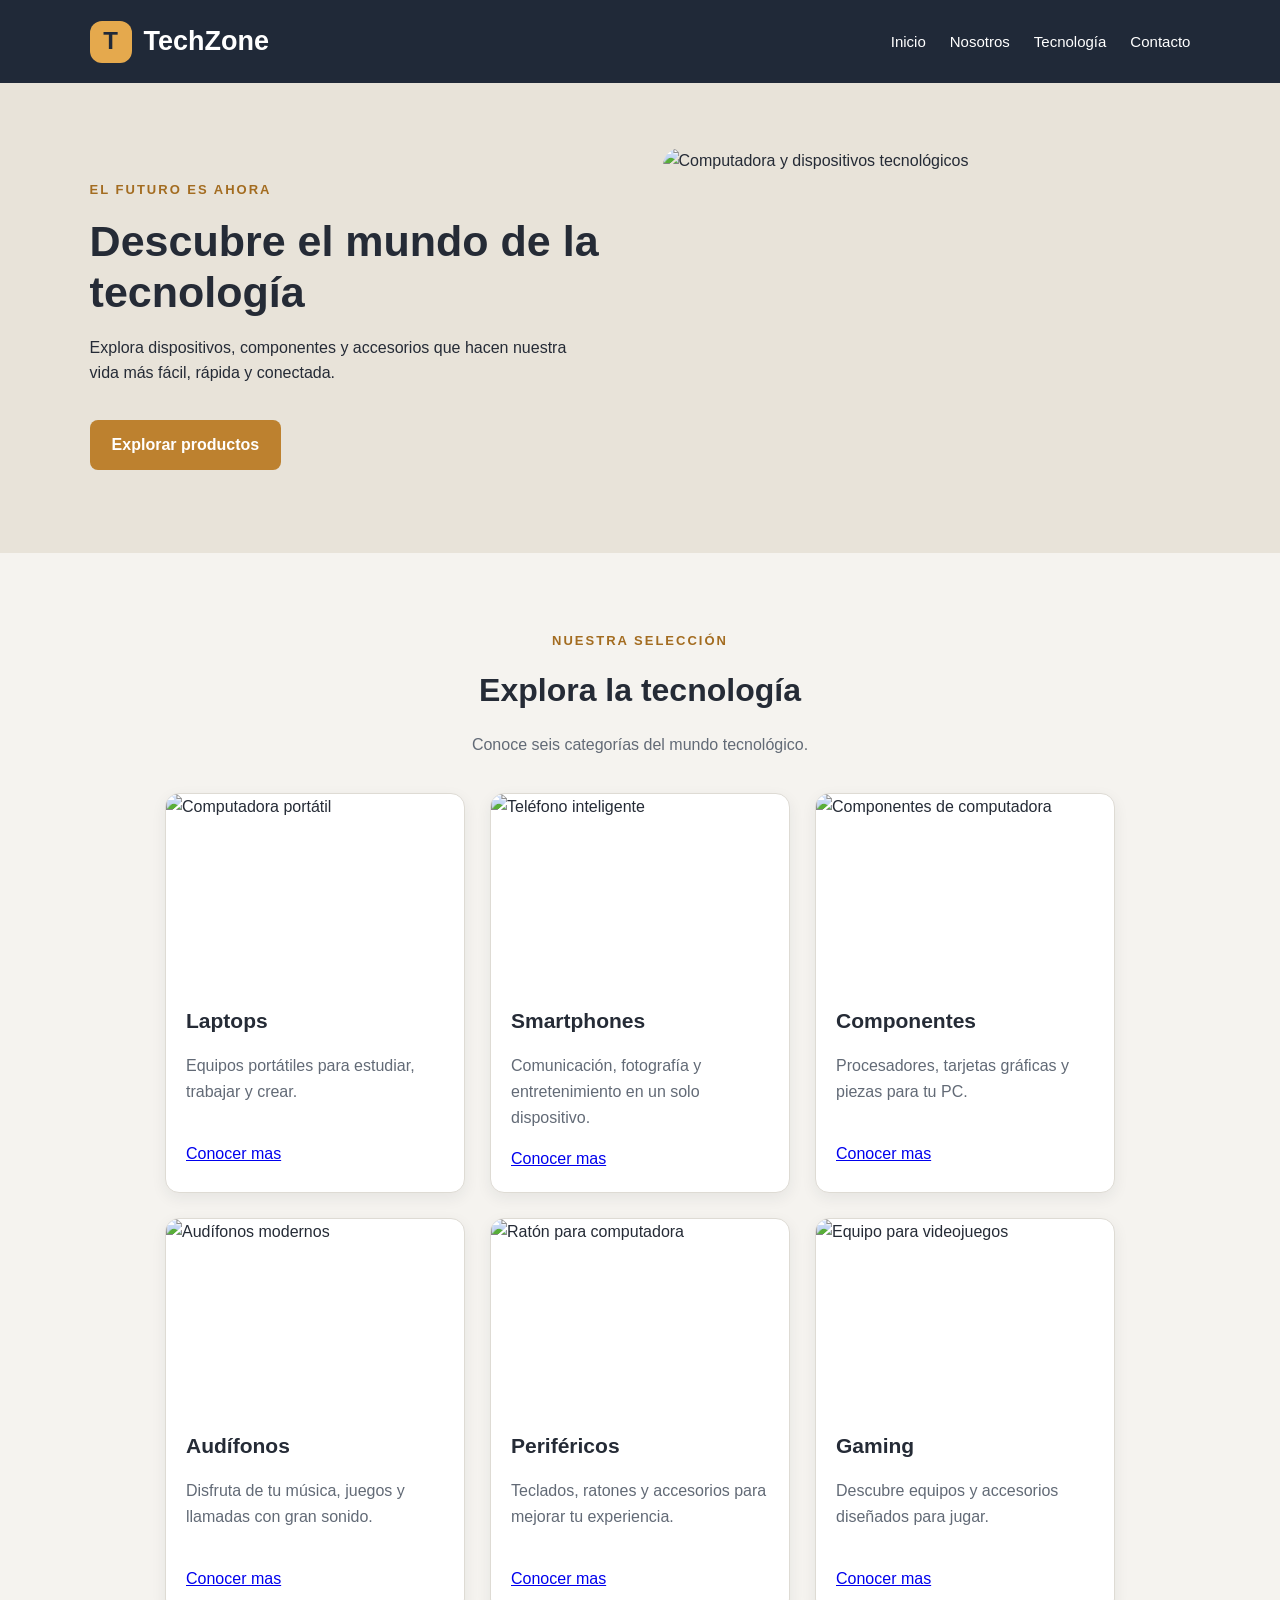
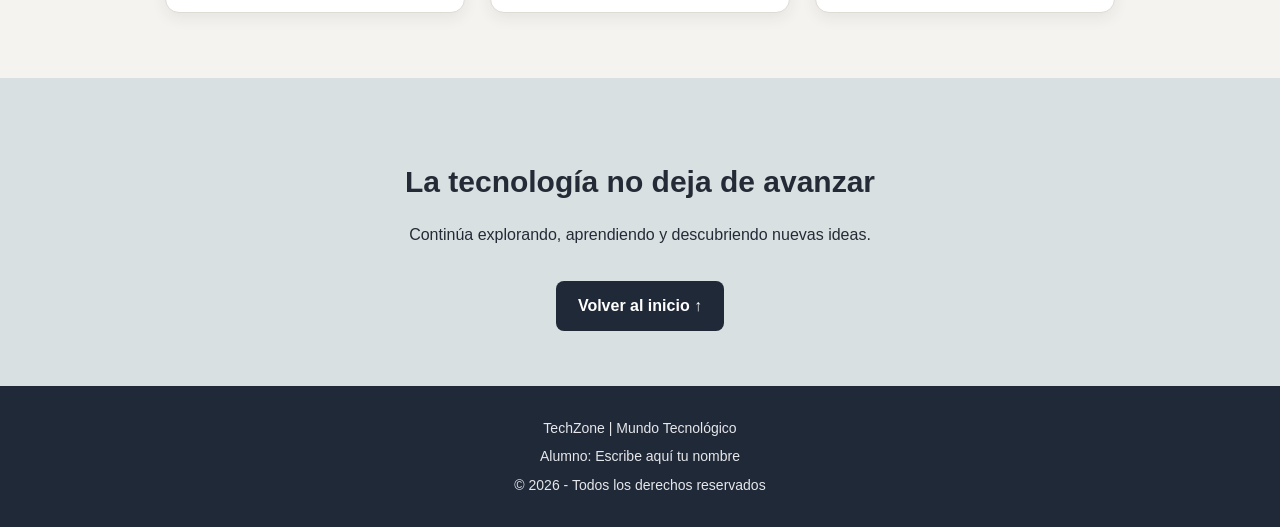
==== PaginaWebCompleta/index.html @ 6f16e8ac "Agregar actividad HTML semantico" ====
<!DOCTYPE html>
<html lang="es">
<head>
    <meta charset="UTF-8">
    <meta name="viewport" content="width=device-width, initial-scale=1.0">
    <title>TechZone | Mundo Tecnológico</title>
    <link rel="stylesheet" href="estilos.css">
</head>
<body>

    <header id="inicio" class="encabezado">
        <div class="logo">
            <span class="icono-logo">T</span>
            <h1>TechZone</h1>
        </div>

        <nav class="menu">
            <a href="#inicio">Inicio</a>
            <a href="#nosotros">Nosotros</a>
            <a href="#productos">Tecnología</a>
            <a href="#contacto">Contacto</a>
        </nav>
    </header>

    <main>
        <section class="portada" id="nosotros">
            <div class="contenido-portada">
                <p class="etiqueta">EL FUTURO ES AHORA</p>
                <h2>Descubre el mundo de la tecnología</h2>
                <p>
                    Explora dispositivos, componentes y accesorios
                    que hacen nuestra vida más fácil, rápida y conectada.
                </p>
                <a href="#productos" class="boton">Explorar productos</a>
            </div>

            <div class="imagen-portada">
                <img
                    src="https://images.unsplash.com/photo-1498049794561-7780e7231661?auto=format&fit=crop&w=1000&q=85"
                    alt="Computadora y dispositivos tecnológicos">
            </div>
        </section>

        <section class="seccion-productos" id="productos">
            <div class="titulo-seccion">
                <p class="etiqueta">NUESTRA SELECCIÓN</p>
                <h2>Explora la tecnología</h2>
                <p>Conoce seis categorías del mundo tecnológico.</p>
            </div>

            <div class="contenedor-tarjetas">

                <article class="tarjeta">
                    <img
                        src="https://images.unsplash.com/photo-1496181133206-80ce9b88a853?auto=format&fit=crop&w=700&q=80"
                        alt="Computadora portátil">
                    <div class="contenido-tarjeta">
                        <h3>Laptops</h3>
                        <p>Equipos portátiles para estudiar, trabajar y crear.</p>
                        <a href="https://www.cyberpuerta.mx/Computadoras/Laptops/" target="_blank">Conocer mas</a>
                    </div>
                </article>

                <article class="tarjeta">
                    <img
                        src="https://images.unsplash.com/photo-1511707171634-5f897ff02aa9?auto=format&fit=crop&w=700&q=80"
                        alt="Teléfono inteligente">
                    <div class="contenido-tarjeta">
                        <h3>Smartphones</h3>
                        <p>Comunicación, fotografía y entretenimiento en un solo dispositivo.</p>
                        <a href="https://listado.mercadolibre.com.mx/celulares-smartphones" target="_blank">Conocer mas</a>
                    </div>
                </article>

                <article class="tarjeta">
                    <img
                        src="https://images.unsplash.com/photo-1591488320449-011701bb6704?auto=format&fit=crop&w=700&q=80"
                        alt="Componentes de computadora">
                    <div class="contenido-tarjeta">
                        <h3>Componentes</h3>
                        <p>Procesadores, tarjetas gráficas y piezas para tu PC.</p>
                        <a href="https://ddtech.mx/productos/componentes/gabinetes" target="_blank">Conocer mas </a>
                    </div>
                </article>

                <article class="tarjeta">
                    <img
                        src="https://images.unsplash.com/photo-1546435770-a3e426bf472b?auto=format&fit=crop&w=700&q=80"
                        alt="Audífonos modernos">
                    <div class="contenido-tarjeta">
                        <h3>Audífonos</h3>
                        <p>Disfruta de tu música, juegos y llamadas con gran sonido.</p>
                         <a href="https://listado.mercadolibre.com.mx/audifonos" target="_blank">Conocer mas </a>

                    </div>
                </article>

                <article class="tarjeta">
                    <img
                        src="https://images.unsplash.com/photo-1527814050087-3793815479db?auto=format&fit=crop&w=700&q=80"
                        alt="Ratón para computadora">
                    <div class="contenido-tarjeta">
                        <h3>Periféricos</h3>
                        <p>Teclados, ratones y accesorios para mejorar tu experiencia.</p>
                        <a href="https://www.keychron.com/" target="_blank">Conocer mas </a> 
                   </div>
                </article>

                <article class="tarjeta">
                    <img
                        src="https://images.unsplash.com/photo-1593305841991-05c297ba4575?auto=format&fit=crop&w=700&q=80"
                        alt="Equipo para videojuegos">
                    <div class="contenido-tarjeta">
                        <h3>Gaming</h3>
                        <p>Descubre equipos y accesorios diseñados para jugar.</p>
                        <a href="https://ddtech.mx/" target="_blank">Conocer mas </a> 
                    </div>
                </article>

            </div>
        </section>

        <section class="seccion-contacto" id="contacto">
            <h2>La tecnología no deja de avanzar</h2>
            <p>Continúa explorando, aprendiendo y descubriendo nuevas ideas.</p>
            <a href="#inicio" class="boton boton-claro">Volver al inicio ↑</a>
        </section>
    </main>

    <footer class="pie-pagina">
        <p>TechZone | Mundo Tecnológico</p>
        <p>Alumno: Escribe aquí tu nombre</p>
        <p>© 2026 - Todos los derechos reservados</p>
    </footer>

</body>
</html>
---- PaginaWebCompleta/estilos.css ----
/* Configuración general */
* {
    box-sizing: border-box;
}

html {
    scroll-behavior: smooth;
}

body {
    margin: 0;
    font-family: Arial, Helvetica, sans-serif;
    background-color: #f5f3ef;
    color: #252b36;
    line-height: 1.6;
}

/* Encabezado */
.encabezado {
    display: flex;
    justify-content: space-between;
    align-items: center;
    flex-wrap: wrap;
    gap: 20px;
    padding: 20px 7%;
    background-color: #202938;
    color: white;
}

.logo {
    display: flex;
    align-items: center;
    gap: 12px;
}

.logo h1 {
    margin: 0;
    font-size: 27px;
}

.icono-logo {
    display: flex;
    justify-content: center;
    align-items: center;
    width: 42px;
    height: 42px;
    border-radius: 12px;
    background-color: #e5a94d;
    color: #202938;
    font-weight: bold;
    font-size: 24px;
}

.menu {
    display: flex;
    justify-content: center;
    flex-wrap: wrap;
    gap: 24px;
}

.menu a {
    color: white;
    text-decoration: none;
    font-size: 15px;
    transition: color 0.3s;
}

.menu a:hover {
    color: #e5a94d;
}

/* Sección principal */
.portada {
    display: flex;
    align-items: center;
    justify-content: space-between;
    gap: 45px;
    padding: 65px 7%;
    background-color: #e8e3d9;
}

.contenido-portada {
    flex: 1;
}

.etiqueta {
    color: #a36c20;
    font-weight: bold;
    font-size: 13px;
    letter-spacing: 2px;
}

.contenido-portada h2 {
    max-width: 540px;
    font-size: 43px;
    line-height: 1.2;
    margin: 15px 0;
}

.contenido-portada p {
    max-width: 500px;
}

.imagen-portada {
    flex: 1;
}

.imagen-portada img {
    display: block;
    width: 100%;
    height: 340px;
    object-fit: cover;
    border-radius: 18px;
}

.boton {
    display: inline-block;
    margin-top: 18px;
    padding: 12px 22px;
    border-radius: 8px;
    background-color: #bd812f;
    color: white;
    text-decoration: none;
    font-weight: bold;
    transition: background-color 0.3s;
}

.boton:hover {
    background-color: #95601c;
}

/* Sección de productos */
.seccion-productos {
    padding: 65px 7%;
}

.titulo-seccion {
    text-align: center;
    margin-bottom: 35px;
}

.titulo-seccion h2 {
    font-size: 32px;
    margin: 8px 0;
}

.titulo-seccion > p:last-child {
    color: #626a76;
}

/* Tarjetas y Flexbox */
.contenedor-tarjetas {
    display: flex;
    justify-content: center;
    align-items: stretch;
    flex-wrap: wrap;
    gap: 25px;
}

.tarjeta {
    width: 300px;
    max-width: 100%;
    margin: 0;
    padding: 0;
    border: 1px solid #dedbd4;
    border-radius: 14px;
    background-color: white;
    overflow: hidden;
    box-shadow: 0 5px 15px rgba(32, 41, 56, 0.07);
    transition: transform 0.3s, box-shadow 0.3s;
}

.tarjeta:hover {
    transform: translateY(-6px);
    box-shadow: 0 12px 24px rgba(32, 41, 56, 0.14);
}

.tarjeta img {
    display: block;
    width: 100%;
    height: 190px;
    object-fit: cover;
}

.contenido-tarjeta {
    padding: 20px;
}

.contenido-tarjeta h3 {
    margin: 0 0 10px;
    font-size: 21px;
}

.contenido-tarjeta p {
    color: #626a76;
    min-height: 72px;
}

.enlace-tarjeta {
    display: inline-block;
    margin-top: 8px;
    color: #98611e;
    text-decoration: none;
    font-weight: bold;
}

.enlace-tarjeta:hover {
    text-decoration: underline;
}

/* Sección de contacto */
.seccion-contacto {
    padding: 55px 7%;
    text-align: center;
    background-color: #d9e0e1;
}

.seccion-contacto h2 {
    font-size: 30px;
    margin-bottom: 10px;
}

.boton-claro {
    background-color: #202938;
}

.boton-claro:hover {
    background-color: #39485e;
}

/* Pie de página */
.pie-pagina {
    padding: 25px 15px;
    text-align: center;
    background-color: #202938;
    color: #e5e7eb;
}

.pie-pagina p {
    margin: 6px 0;
    font-size: 14px;
}

/* Diseño para celulares */
@media (max-width: 600px) {

    .encabezado {
        flex-direction: column;
        padding: 20px 5%;
    }

    .menu {
        flex-direction: column;
        align-items: center;
        gap: 10px;
    }

    .portada {
        flex-direction: column;
        padding: 38px 6%;
        gap: 25px;
        text-align: center;
    }

    .contenido-portada h2 {
        font-size: 30px;
    }

    .imagen-portada {
        width: 100%;
    }

    .imagen-portada img {
        height: 230px;
    }

    .seccion-productos {
        padding: 40px 5%;
    }

    .titulo-seccion h2 {
        font-size: 26px;
    }

    .contenedor-tarjetas {
        flex-direction: column;
        align-items: center;
        gap: 20px;
    }

    .tarjeta {
        width: 100%;
        max-width: 360px;
    }

    .tarjeta img {
        height: 210px;
    }

    .contenido-tarjeta p {
        min-height: auto;
    }

    .seccion-contacto {
        padding: 38px 6%;
    }

    .seccion-contacto h2 {
        font-size: 25px;
    }
}
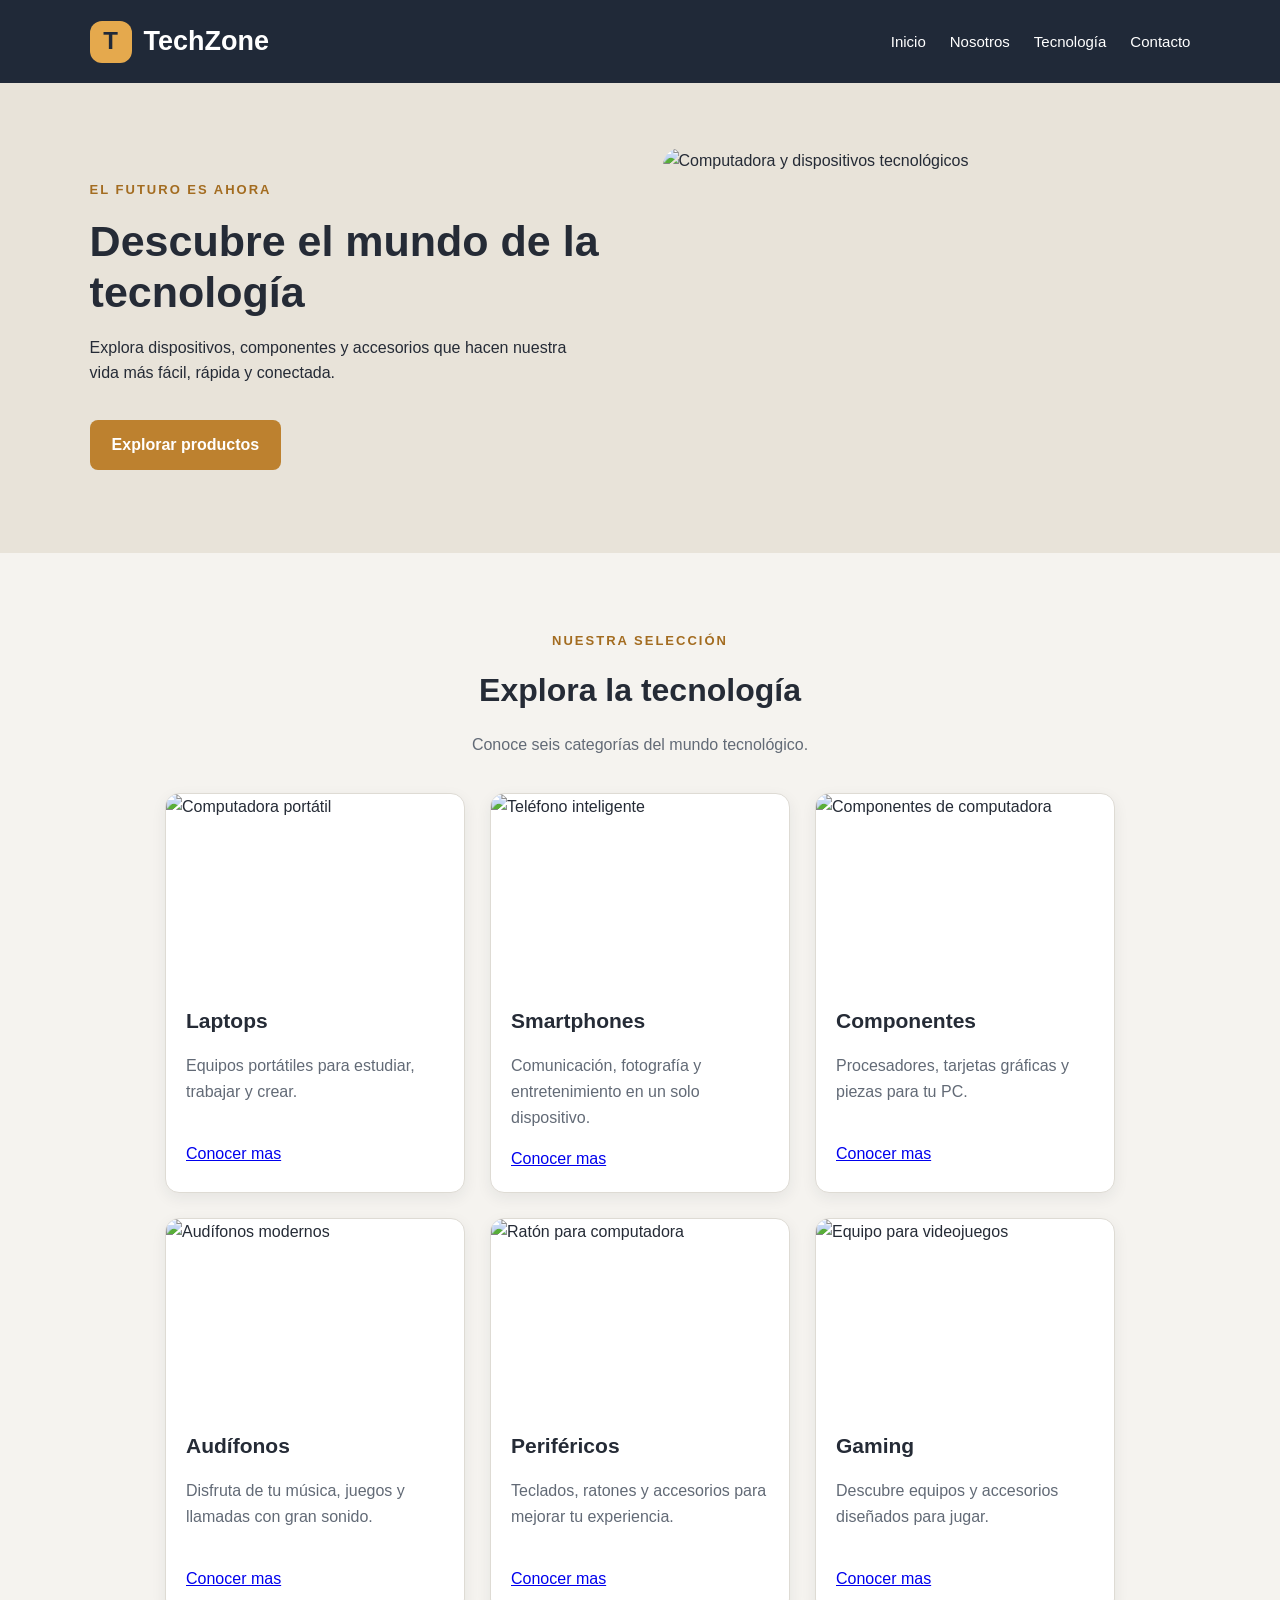
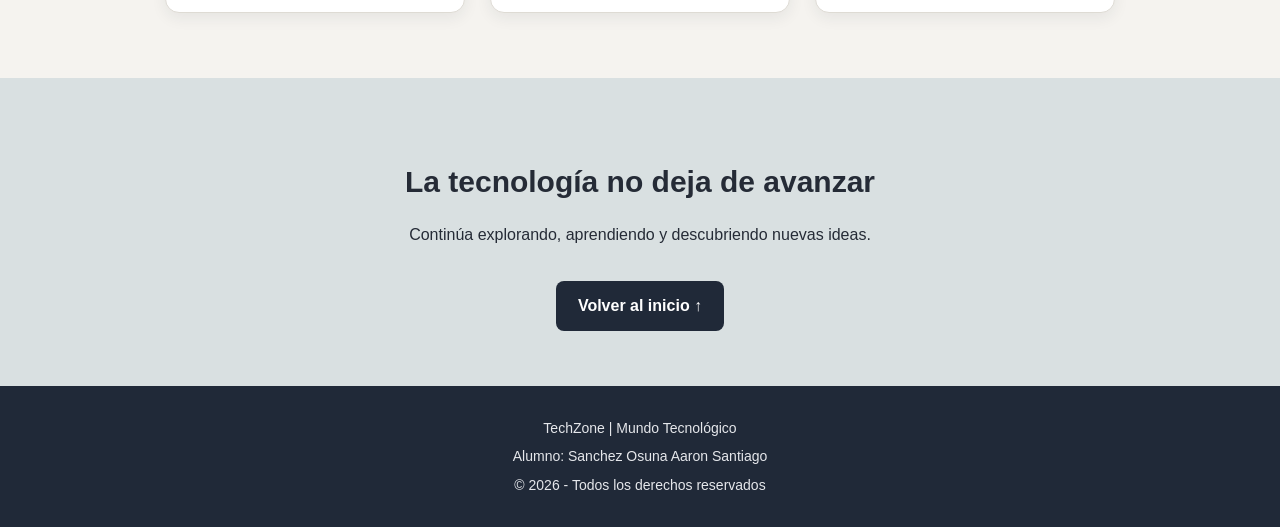
==== commit dc23c0e6: "Agregar actividad HTML semantico" ====
--- a/PaginaWebCompleta/index.html
+++ b/PaginaWebCompleta/index.html
@@ -130,7 +130,7 @@
 
     <footer class="pie-pagina">
         <p>TechZone | Mundo Tecnológico</p>
-        <p>Alumno: Escribe aquí tu nombre</p>
+        <p>Alumno: Sanchez Osuna Aaron Santiago</p>
         <p>© 2026 - Todos los derechos reservados</p>
     </footer>
 
